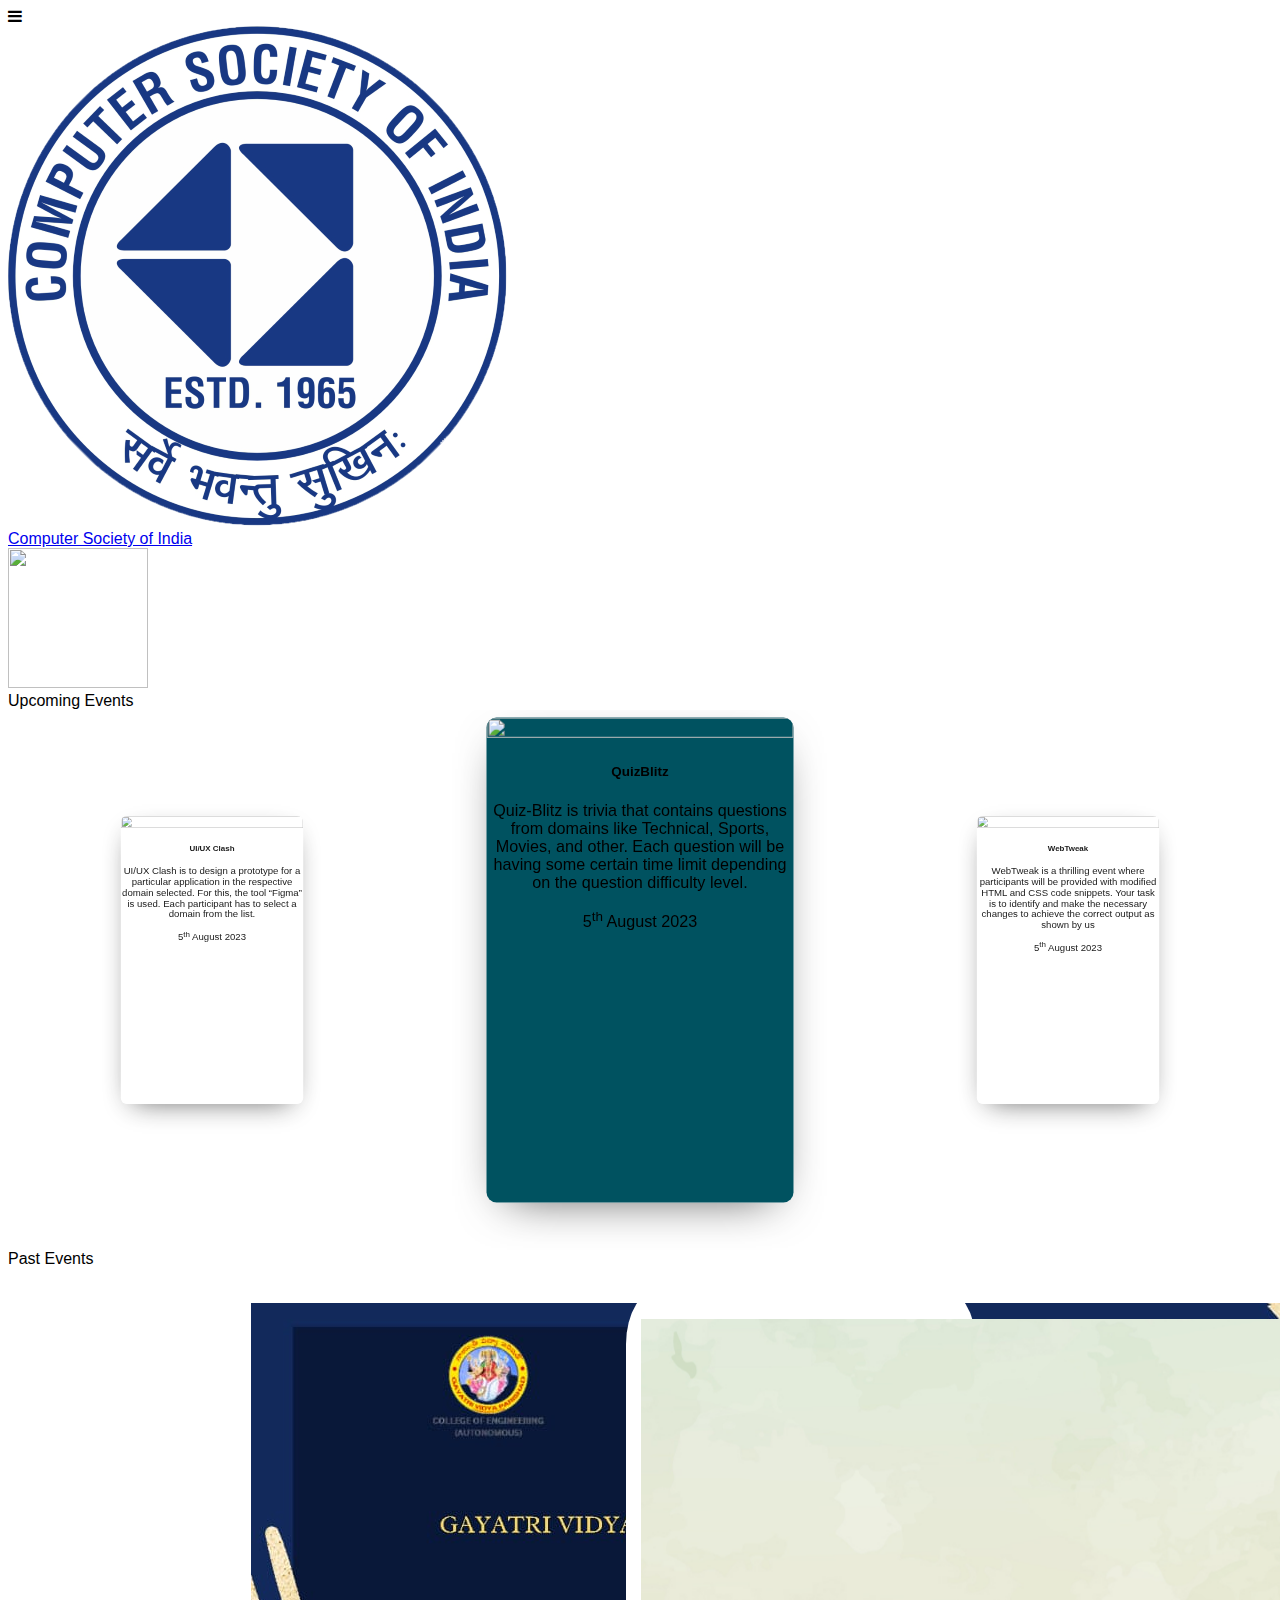
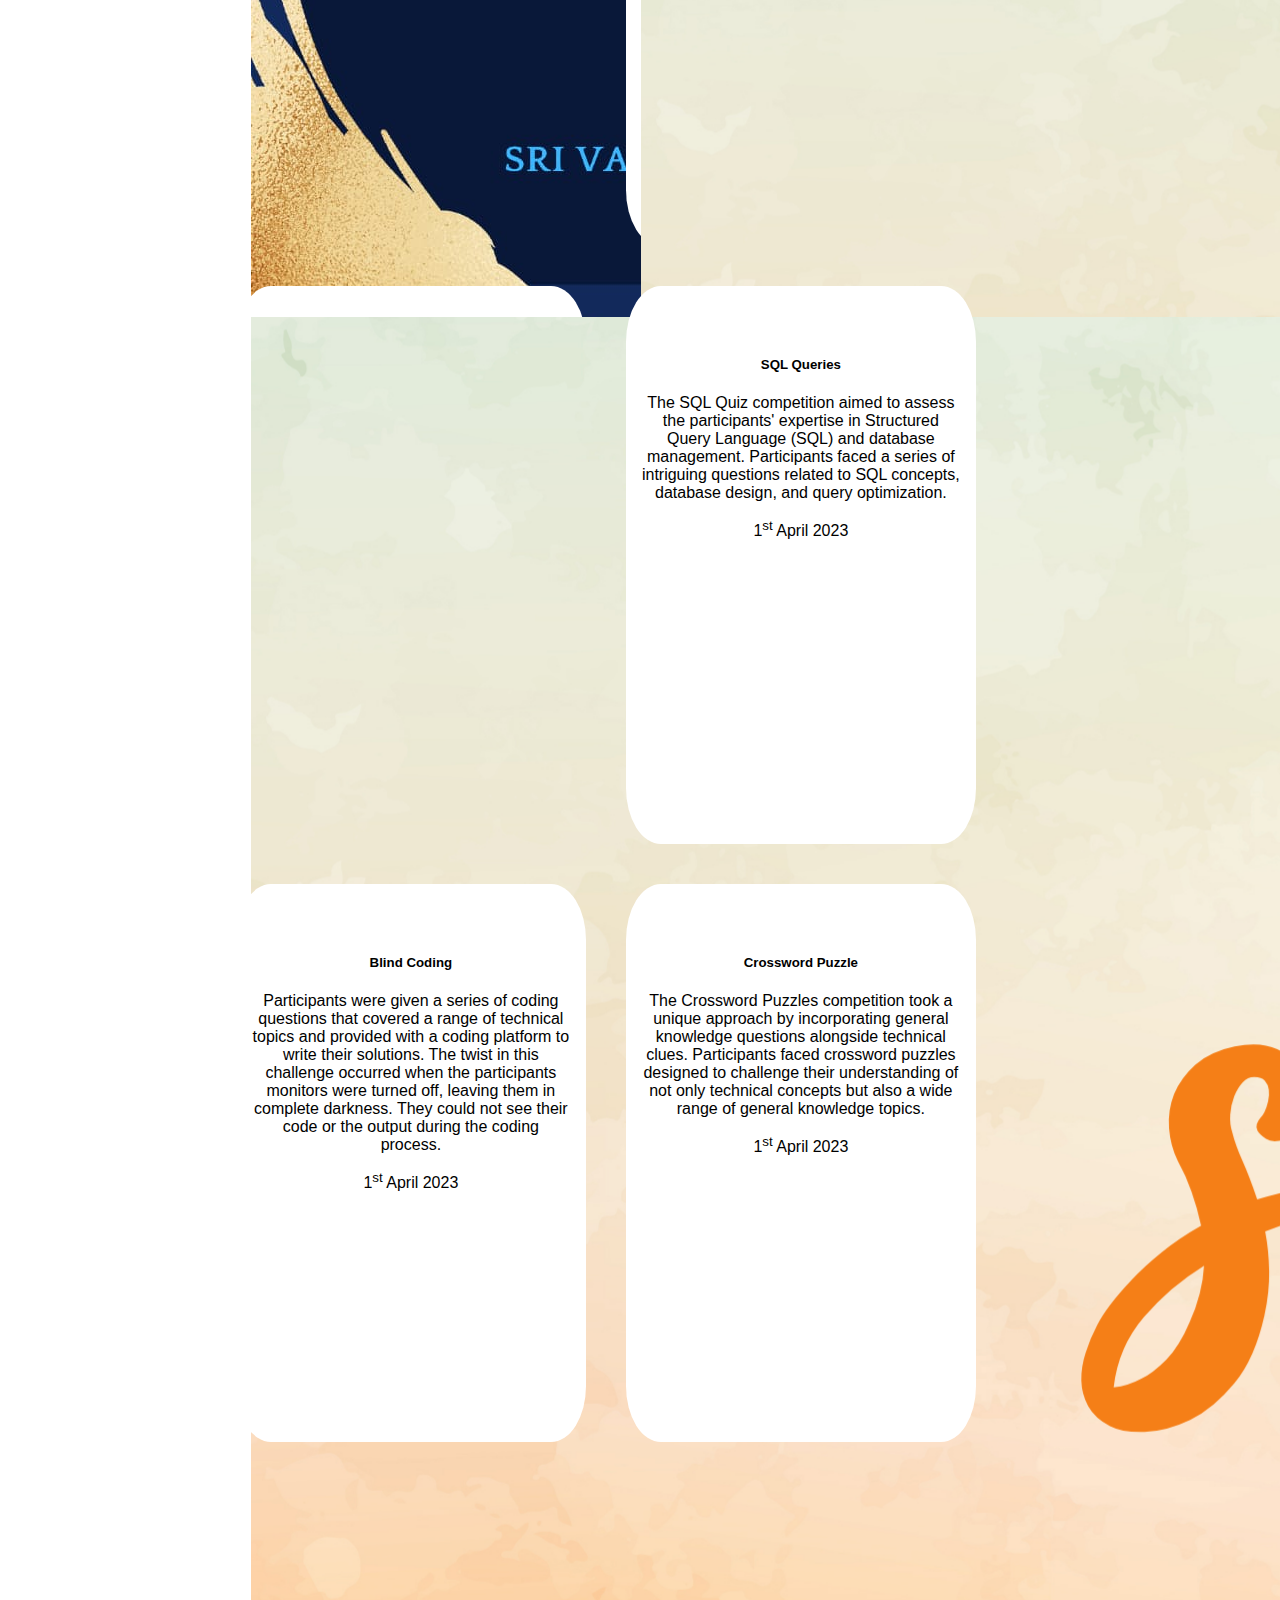
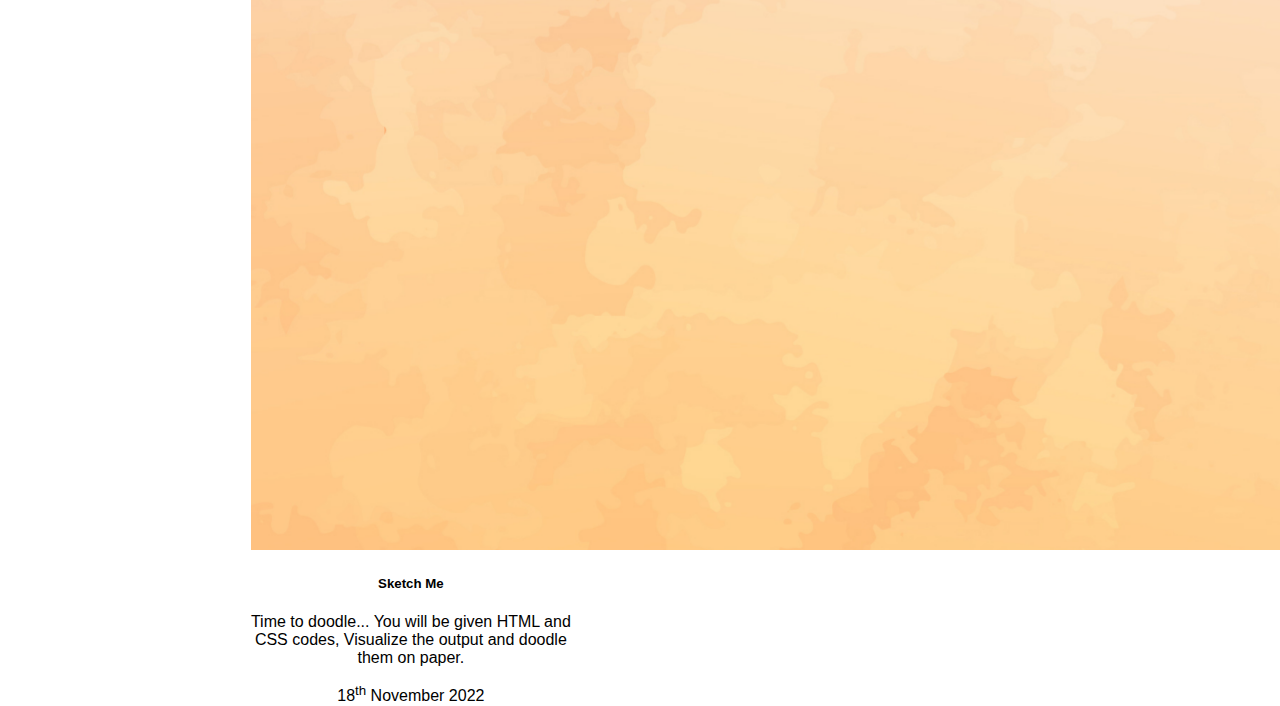
==== events.html @ d25fa51c "Add files via upload" ====
<!doctype html>
<html lang="en">

<head>
    <meta charset="utf-8">
    <meta name="viewport" content="width=device-width, initial-scale=1">
    <title>GVP-CSI</title>
    <link rel="stylesheet" href="https://cdnjs.cloudflare.com/ajax/libs/font-awesome/4.7.0/css/font-awesome.min.css">
    <link rel="stylesheet" type="text/css" href="./assets/carousel/css/owl.carousel.min.css">
    <link rel="stylesheet" type="text/css" href="./assets/carousel/css/styles.css">
    <link rel="stylesheet" type="text/css" href="./assets/scroll/css/marquee.css">
    <link rel="stylesheet" href="./assets/css/sidebar.css">
    <!--<link rel="stylesheet" href="events.css">-->
    <!--  <link rel="stylesheet" href="./assets/curtain/style.css">-->
    <script src="https://cdn.tailwindcss.com"></script>
    <script src="https://code.jquery.com/jquery-3.2.1.min.js"></script>
    <script src="https://cdn.jsdelivr.net/npm/@popperjs/core@2.9.2/dist/umd/popper.min.js"></script>
    <link href="https://cdn.jsdelivr.net/npm/remixicon@2.5.0/fonts/remixicon.css" rel="stylesheet">
    <script src="https://ajax.googleapis.com/ajax/libs/jquery/3.6.0/jquery.min.js"></script>
    <script src="https://cdn.jsdelivr.net/npm/bootstrap@5.0.2/dist/js/bootstrap.min.js"></script>
    <script src="./assets/carousel/js/owl.carousel.min.js"></script>
    <script src="./assets/carousel/js/script.js"></script>
    <style>
        #box1, #box2,#box3{
            margin:20px;
            border-radius: 10%;
            background-color:white;
            width:300px;
            height:400px;
            float: left;
          
          padding: 15px;
        }
        .butt {
            left: 45%;
            top: 48%;
            position: absolute;
        }

        @import url('https://fonts.googleapis.com/css2?family=Inter&family=Poppins& display=swap');

        .csifont {
            font-family: 'Inter', sans-serif;
        }

        .afont {
            font-family: 'Poppins', sans-serif;
        }

        .scrolling-words-container {
            display: flex;
            align-items: center;
            font-size: 2rem;
            font-weight: 600;
        }

        .scrolling-words-box {
            height: 3rem;
            margin: auto;
            overflow: hidden;

            ul {
                margin: 0 0.625rem;
                padding: 0;
                animation: scrollUp 4s infinite;

                li {
                    display: flex;
                    align-items: center;
                    justify-content: flex-end;
                    height: 3rem;
                    list-style: none;
                }
            }
        }

        $item-count: 5;

        @keyframes scrollUp {
            @for $i from 1 through ($item-count - 1) {

                #{($i * 25) - 10%},
                #{$i * 25%} {
                    transform: translateY((-100% / $item-count) * $i);
                }
            }
        }
    </style>
</head>

<body class="bg-[#005260] csifont h-screen flex-col">
    <div class="curtain top-0 z-10">
        <div class="rxWorld">
            <section class="rnOuter ">
                <section class="aoTable">
                    <div class="aoTableCell">
                        <div class="main">
                          <div
                          id="sidebar"
                          class="text-black z-10 mt-[51px] rounded-r-md"
                        >
                          <ul
                            class="fixed top-[40px] drop-shadow-lg h-screen bg-white pl-5 w-[300px] border border-black rounded-rb-md py-3 my-10"
                          >
                            <li
                              class="text-xl csifont my-5 p-1 rounded m-1 w-[200px] bg-gray-400 border border-white hover:bg-gray-400 hover:border hover:border-gray-300"
                            >
                              <i class="fa fa-home"></i><a href="index.html"> Home </a>
                            </li>
        
                            <li
                              class="text-xl csifont my-5 p-1 rounded m-1 w-[200px] border border-white hover:bg-gray-300 hover:border hover:border-gray-300"
                            >
                              <i class="fa fa-calendar"></i>
                              <a href="events.html">Events</a>
                            </li>
                            <li
                              class="text-xl csifont my-5 p-1 rounded m-1 w-[200px] border border-white hover:bg-gray-300 hover:border hover:border-gray-300"
                            >
                              <i class="fa fa-users"></i>
                              <a href="teampresent.html">Team</a>
                            </li>
                            <li
                              class="text-xl csifont my-5 p-1 rounded m-1 w-[200px] border border-white hover:bg-gray-300 hover:border hover:border-gray-300"
                            >
                              <i class="fa fa-photo"></i>
                              <a href="gallery.html">Gallery</a>
                            </li>
                            <li
                              class="text-xl csifont my-5 p-1 rounded m-1 w-[200px] border border-white hover:bg-gray-300 hover:border hover:border-gray-300"
                            >
                            <i class="fa-solid fa-book"></i>
                              <a href="csi-magazine.html">CSI Magazine</a>
                            </li>
                            <li
                              class="text-xl csifont my-5 p-1 rounded m-1 w-[200px] border border-white hover:bg-gray-300 hover:border hover:border-gray-300"
                            >
                              <i class="fa fa-users"></i>
                              <a href="faculty.html">Faculty</a>
                            </li>
                          </ul>
                        </div>
                            <!-- <div
                                class="drop-shadow-2xl z-10 w-full ribbon bg-white h-[80px] flex justify-between px-10">
                                <div class="flex">
                                    <div class="px-5 text-4xl pt-5">
                                        <i id="sidebar-btn" class="text-black cursor-pointer fa fa-bars"></i>
                                    </div>
                                    <div class="logo">
                                        <img src="./assets/images/logo.png" class="rounded-full h-[70px] px-3 pt-2"
                                            alt="">
                                    </div>
                                    <div class="afont head px-5 text-black text-[30px] py-[15px]">
                                        Computer Society of India
                                    </div>
                                </div>
                                <div class="logo">
                                    <img src="./assets/images/ribbion.svg" width="140" height="140" class="px-3 pt-1"
                                        alt="">
                                </div>
                            </div> -->
                            <div
                  class="drop-shadow-2xl z-10 w-full ribbon bg-white h-[80px] flex justify-between px-10"
                >
                  <div class="flex">
                    <div class="px-5 text-4xl pt-5">
                      <i
                        id="sidebar-btn"
                        class="text-black cursor-pointer fa fa-bars"
                      ></i>
                    </div>
                    <a href="index.html">
                      <div class="logo">
                        <img
                          src="./assets/images/logo.png"
                          class="rounded-full h-[70px] px-3 pt-2"
                          alt=""
                        />
                      </div>
                    </a>
                    <a href="index.html"><div
                      class="afont head px-5 text-black text-[30px] py-[15px]"
                    >
                      Computer Society of India
                    </div></a>
                  </div>
                  <div class="logo">
                    <img
                      src="./assets/images/ribbion.svg"
                      width="140"
                      height="140"
                      class="px-3 pt-1"
                      alt=""
                    />
                  </div>
                </div>
                
                            
    <div id="events" class="text-center bg-[#005260] pt-11 text-[48px] text-[#FFFFFFB8]">
        <span name="events">Upcoming Events</span>
    </div>
    <center class="bg-[#005260] py-11">
        <div class="flex-shrink-0 w-[60%] bg-[#005260]">
          <div
            class="min-[400px]:shadow-2xl bg-white h-[500px] rounded-xl max-[400px]:bg-[#005260]"
          >
            <div class="container">
              <div class="slider">
                <div class="owl-carousel">
                  <div
                    style="width: 19rem; height: 30rem"
                    class="bg-[#005260] text-white slider-card"
                  >
                    <div
                      class="image d-flex justify-content-center align-items-center mb-4"
                    >
                      <img
                        class="rounded-xl"
                        src="https://res.cloudinary.com/duumebolj/image/upload/v1691057139/banners/ydvutw5blpzdy5gh5ngp.png"
                        alt=""
                      />
                    </div>
                    <h5 class="mb-0 text-center">
                      <b>QuizBlitz</b>
                    </h5>
                    <p class="text-center p-4">
                      Quiz-Blitz is trivia that contains questions from domains
                      like Technical, Sports, Movies, and other. Each question
                      will be having some certain time limit depending on the
                      question difficulty level.
                    </p>
                    <p class="text-center p-4">5<sup>th</sup> August 2023</p>
                  </div>
                  <div
                    style="width: 19rem; height: 30rem"
                    class="bg-[#005260] text-white slider-card"
                  >
                    <div
                      class="image d-flex justify-content-center align-items-center mb-4"
                    >
                      <img
                        class="rounded-xl"
                        src="https://res.cloudinary.com/duumebolj/image/upload/v1691057139/banners/xfdou7lgswntbyn9yr1k.png"
                        alt=""
                      />
                    </div>
                    <h5 class="text-center">
                      <b>WebTweak</b>
                    </h5>
                    <p class="text-center p-4">
                      WebTweak is a thrilling event where participants will be
                      provided with modified HTML and CSS code snippets. Your
                      task is to identify and make the necessary changes to
                      achieve the correct output as shown by us
                    </p>
                    <p class="text-center p-4">5<sup>th</sup> August 2023</p>
                  </div>
                  <div
                    style="width: 19rem; height: 30rem"
                    class="bg-[#005260] text-white slider-card"
                  >
                    <div
                      class="image d-flex justify-content-center align-items-center mb-4"
                    >
                      <img
                        class="rounded-xl"
                        src="https://res.cloudinary.com/duumebolj/image/upload/v1691057139/banners/dbxxcypitlpk9adx0llc.png"
                        alt=""
                      />
                    </div>
                    <h5 class="mb-0 text-center">
                      <b>UI/UX Clash</b>
                    </h5>
                    <p class="text-center p-4">
                      UI/UX Clash is to design a prototype for a particular
                      application in the respective domain selected. For this,
                      the tool “Figma” is used. Each participant has to select a
                      domain from the list.
                    </p>
                    <p class="text-center p-4">5<sup>th</sup> August 2023</p>
                  </div>
                </div>
              </div>
            </div>
          </div>
        </div>
      </center>
                                    
    <div id="events" class="text-center bg-[#005260] pt-11 text-[48px] text-[#FFFFFFB8]">
        <span name="events">Past Events</span>
    </div>     
    <div style="margin-left: 5.5cm;">
        <div class="row1"> 
            <div id="box1" style="height:33rem; width: 20rem;" class="p-2" style="background-color: aqua;">
           
            <center>
                <img class="rounded-xl" src="./assets/images/event-3.jpg"  alt="">
                
                <br>
                <h5 class="mb-0 text-center">
                    <b>SB Inauguration</b>
                </h5>
                <p class="text-center p-4">
                    Announcing the Exciting Launch of CSI Student Branch
                </p>
                <p class="text-center p-4">
                    18<sup>th</sup> November 2022
                </p>
            </center>
           
           </div>
           <div id="box2" style="height:33rem; width: 20rem;">
           
            <p></p>
            <center>
                <img class="rounded-xl" src="./assets/images/event-2.png" alt="">
                <h5 class="text-center">
                    <b>Logo Mania</b>
                </h5>
                <p class="text-center p-4">
                    An exciting logo guessing competition where one has to guess the logo, 
                    relate them and find the hidden answers.
                </p>
                <p class="text-center p-4">
                    18<sup>th</sup> November 2022
                </p>
            </center>
          
           </div>

          


           <div id="box3" style="height:33rem; width: 20rem;">
            
            <p></p>
            <center>
                <img class="rounded-xl" src="./assets/images/event-1.png" alt="">
              
                <h5 class="mb-0 text-center">
                    <b>Sketch Me</b>
                </h5>
                <p class="text-center p-4">
                    Time to doodle... You will be given HTML and CSS codes, Visualize 
                    the output and doodle them on paper.
                </p>
                <p class="text-center p-4">
                    18<sup>th</sup> November 2022
                </p>
               
            </center>
           
           </div>

           <div id="box3" style="height:33rem; width: 20rem;">
           
            <p></p>
            <center>
                <img
                    class="rounded-xl"
                    src="https://res.cloudinary.com/duumebolj/image/upload/v1691047772/banners/lho0nivpiibfkwjaqjiy.jpg"
                    alt=""
                  />
                  <h5 class="text-center">
                    <b>SQL Queries</b>
                  </h5>
                  <p class="text-center p-4">
                    The SQL Quiz competition aimed to assess the participants'
                    expertise in Structured Query Language (SQL) and database
                    management. Participants faced a series of intriguing
                    questions related to SQL concepts, database design, and query
                    optimization.
                  </p>
                  <p class="text-center p-4">
                    1<sup>st</sup> April 2023
                  </p>
            </center>
          </div>

          <div id="box3" style="height:33rem; width: 20rem;">
           
            <p></p>
            <center>
                <img
                    class="rounded-xl"
                    src="https://res.cloudinary.com/duumebolj/image/upload/v1691047771/banners/aud3e3cvglkmq43ymlmf.jpg"
                    alt=""
                  />
                  <h5 class="text-center">
                    <b>Blind Coding</b>
                  </h5>
                  <p class="text-center p-2">
                    Participants were given a series of coding questions that
                    covered a range of technical topics and
                    provided with a coding platform to write their solutions. The
                    twist in this challenge occurred when the participants
                    monitors were turned off, leaving them in complete darkness.
                    They could not see their code or the output during the coding
                    process.
                  </p>
                  <p class="text-center p-4">
                    1<sup>st</sup> April 2023
                  </p>
            </center>
          </div>

          <div id="box3" style="height:33rem; width: 20rem;">
           
            <p></p>
            <center>
                <img
                    class="rounded-xl"
                    src="https://res.cloudinary.com/duumebolj/image/upload/v1691047772/banners/z6vst4g553ivwu29ughv.jpg"
                    alt=""
                  />
                  <h5 class="text-center">
                    <b>Crossword Puzzle</b>
                  </h5>
                  <p class="text-center p-4">
                    The Crossword Puzzles competition took a unique approach by
                    incorporating general knowledge questions alongside technical
                    clues. Participants faced crossword puzzles designed to
                    challenge their understanding of not only technical concepts
                    but also a wide range of general knowledge topics.
                  </p>
                  <p class="text-center p-4">
                    1<sup>st</sup> April 2023
                  </p>
            </center>
          </div>
          

         

         
    </div>         
                    
                </section>
                <div class='rnInner'>
                    <div class='rnUnit'></div><!--
                -->
                    <div class='rnUnit'></div><!--
                -->
                    <div class='rnUnit'></div><!--
                -->
                    <div class='rnUnit'></div><!--
                -->
                    <div class='rnUnit'></div><!--
                -->
                    <div class='rnUnit'></div><!--
                -->
                    <div class='rnUnit'></div><!--
                -->
                    <div class='rnUnit'></div><!--
                -->
                    <div class='rnUnit'></div><!--
                -->
                    <div class='rnUnit'></div><!--
                -->
                </div>
            </section>
            <!-- <div class="butt bg-white p-2 hover:bg-green-500 hover:text-white rounded text-5xl font-mono">
                    <button id="launch">Launch</button>
            </div>-->

            
        
          </div>
    </div>

    

</body>
<script src="assets/scroll/js/marquee.js"></script>
<script>
    $(document).ready(function () {

        $('#sidebar-btn').on('click', function () {
            $('#sidebar').toggleClass('visible');
            $('#members').toggleClass('opacity-5');
        });
    });
</script>
<script src="https://kit.fontawesome.com/b301a35c2b.js" crossorigin="anonymous"></script>
<script>
    $(document).ready(function () {
        // $('.main').hide();
        $('#launch').click(function () {
            $('.rnInner').css({ "transform-origin": "-120% top", "transform": "scaleX(0)" });

            $('.butt').hide();
            $('rnUnit').removeClass();
            $('ruOuter').removeClass();

            $('.main').addClass('bg-[#005260]');
        })
    });
</script>

</html>
---- assets/carousel/css/styles.css ----
.slider .owl-item.active.center .slider-card {
  transform: scale(1.01);
  position: relative;
  opacity: 1;
  z-index: 1;
  background: #005260;
  background: -webkit-linear-gradient(to bottom, #005260, #005260);
  background: linear-gradient(to bottom, #005260, #005260);
}

@media only screen and (max-width: 500px) {
  .slider .owl-item.active.center .slider-card {
    transform: scale(1.03);
    position: relative;
    opacity: 1;
    background: #ffffff;
    background: -webkit-linear-gradient(to bottom, #ffffff, #ffffff);
    background: linear-gradient(to bottom, #ffffff, #ffffff);
    z-index: 1;
    color: rgb(0, 0, 0);
  }
}
.slider-card {
  background: #fff;
  margin: 10px 10px 50px 10px;
  border-radius: 10px;
  box-shadow: 0 15px 45px -20px rgb(0 0 0 / 73%);
  transform: scale(0.6);
  opacity: 0.9;
  transition: all 0.3s;
  z-index: 1;
}
.slider-card img {
  border-radius: 10px 10px 0px 0px;
}
.owl-nav .owl-prev {
  position: absolute;
  top: calc(50% - 25px);
  left: 0;
  opacity: 1;
  font-size: 30px !important;
  z-index: 1;
}
.owl-nav .owl-next {
  position: absolute;
  top: calc(50% - 25px);
  right: 0;
  opacity: 1;
  font-size: 30px !important;
  z-index: 1;
}

#color {
  background-color: #a2e8f4;
}
---- assets/css/sidebar.css ----
#sidebar {
  width: 200px;
  position: absolute;
  height: 100%;
  left: -300px;
  transition: left 0.8s ease;
}

#sidebar.visible {
  left: 0px;
  transition: left 0.9s ease;
}
#sidebar ul li {
  cursor: pointer;
}

.scrolling-words-container {
  display: flex;
  align-items: center;
  font-size: 2rem;
  font-weight: 600;
}

.scrolling-words-box {
  height: 3rem;
  margin: auto;
  overflow: hidden;
}
.scrolling-words-box ul {
  margin: 0 0.625rem;
  padding: 0;
  animation: scrollUp 4s infinite;
}
.scrolling-words-box ul li {
  display: flex;
  align-items: center;
  justify-content: flex-end;
  height: 3rem;
  list-style: none;
}

@keyframes scrollUp {
  15%,
  25% {
    transform: translateY(-20%);
  }
  40%,
  50% {
    transform: translateY(-40%);
  }
  65%,
  75% {
    transform: translateY(-60%);
  }
  90%,
  100% {
    transform: translateY(-80%);
  }
}
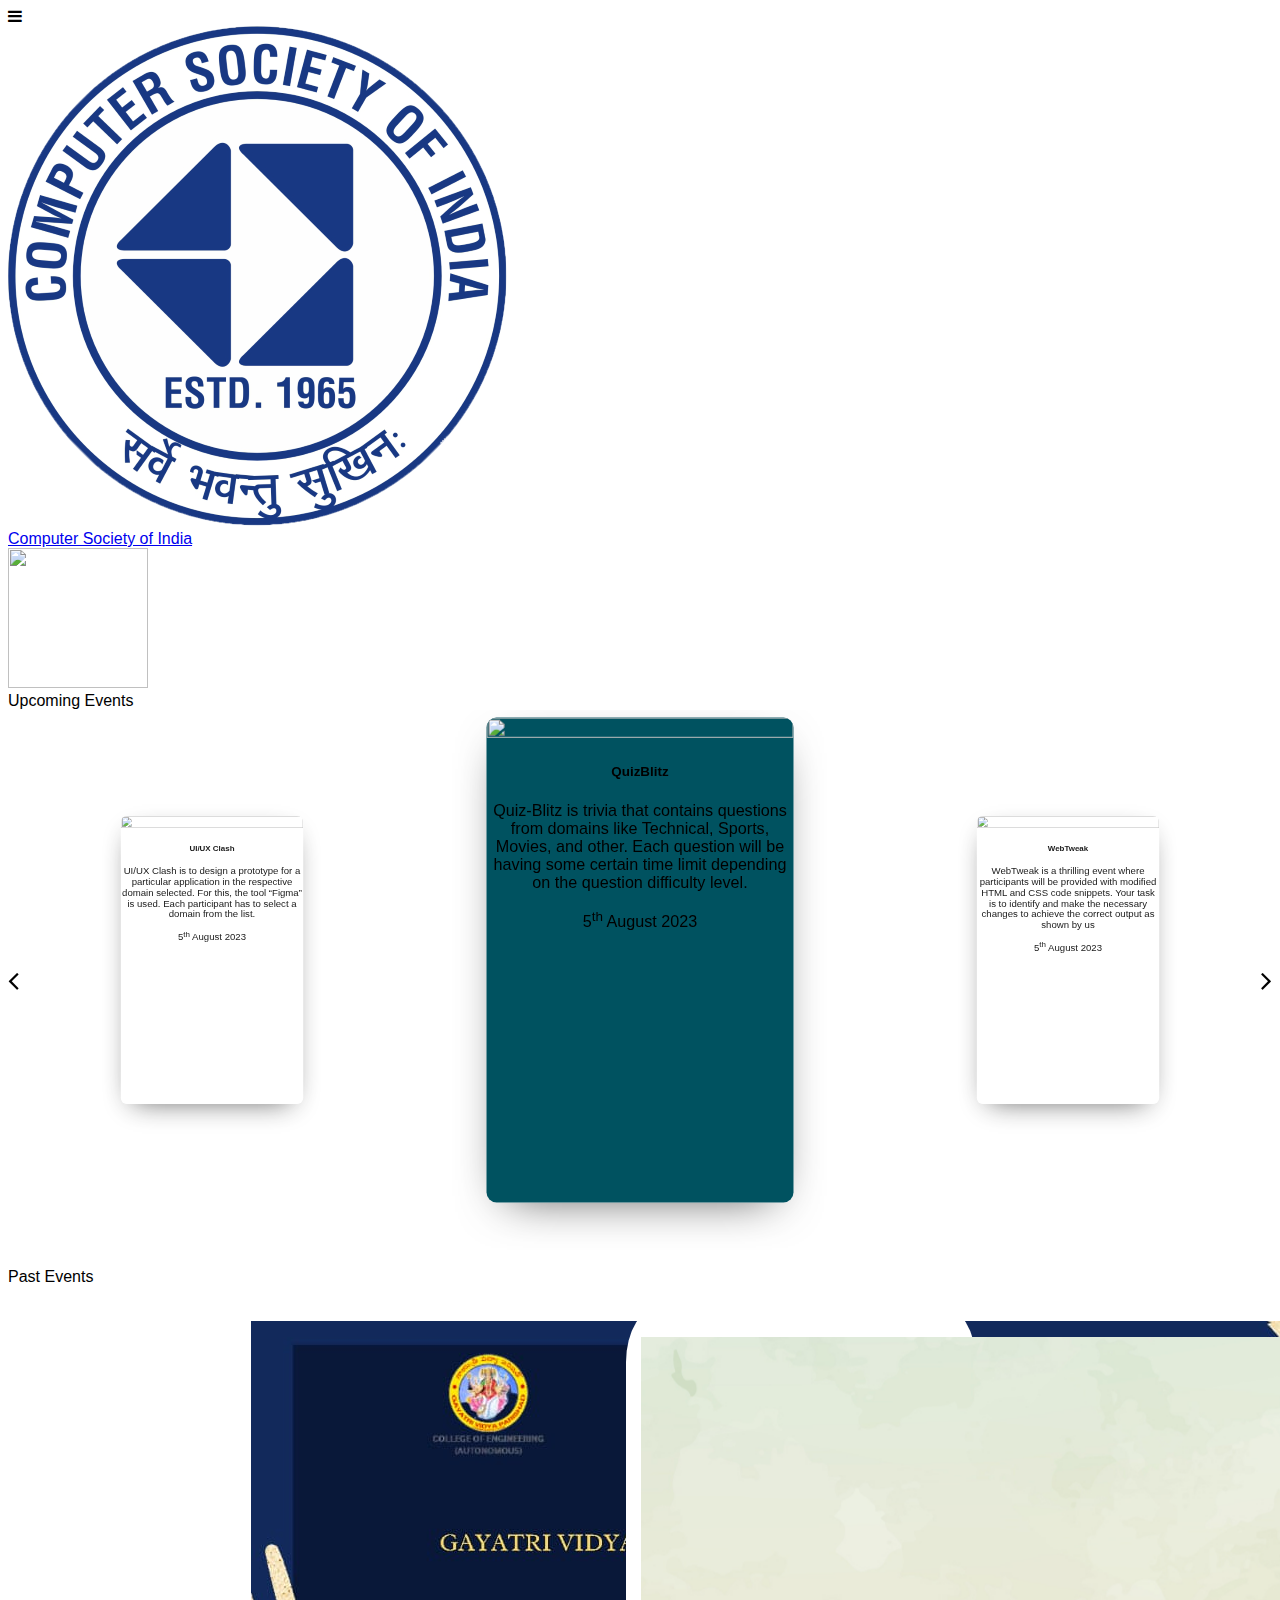
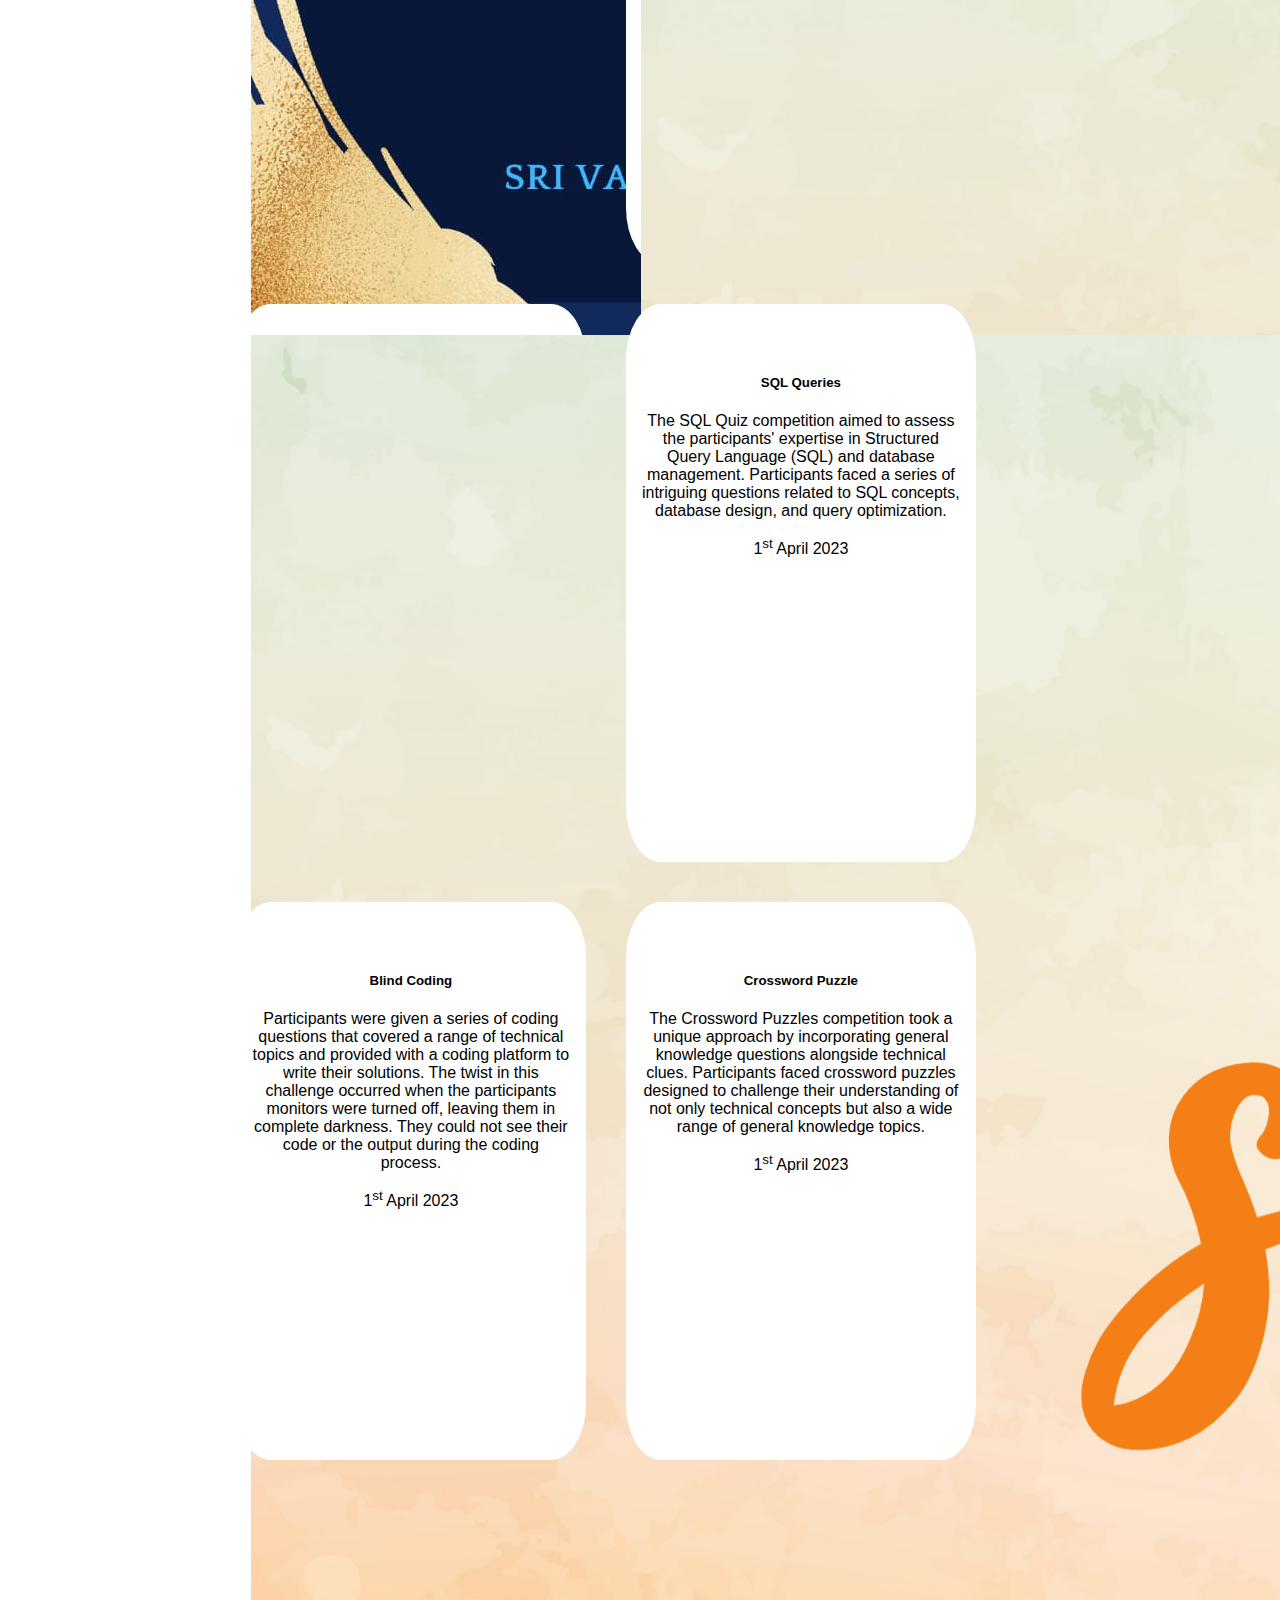
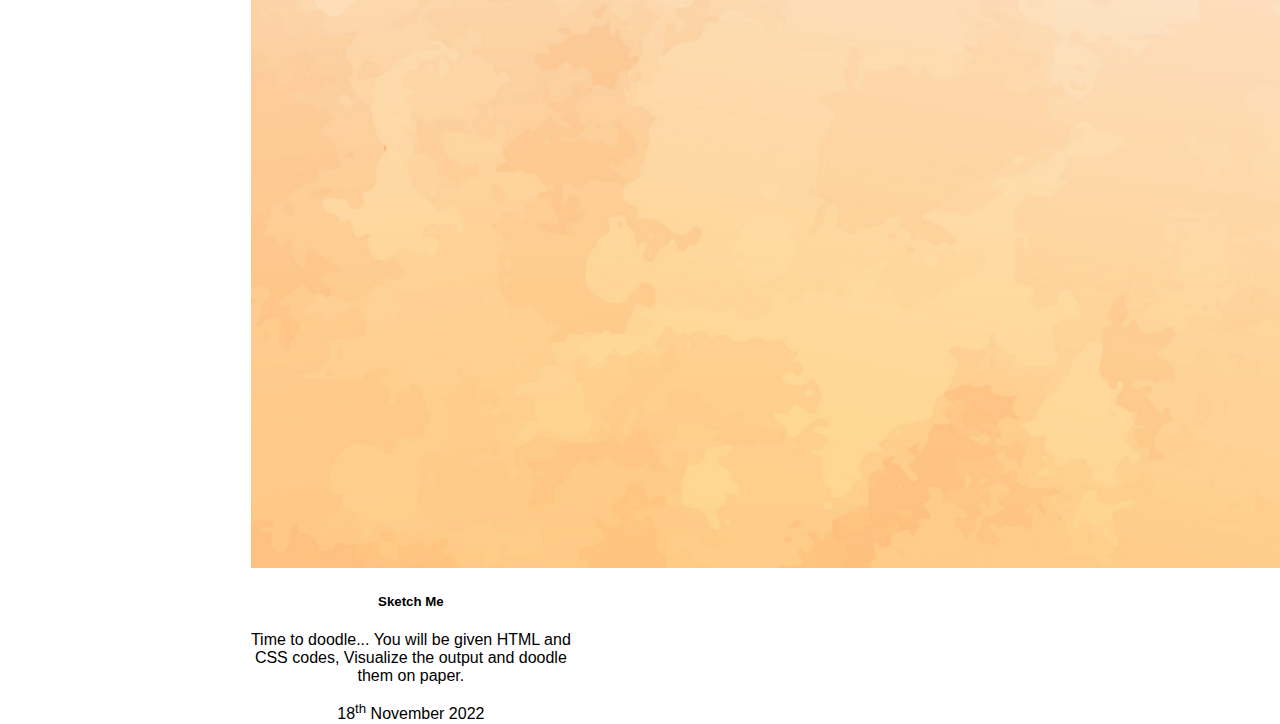
==== commit 6b822023: "Update events.html" ====
--- a/events.html
+++ b/events.html
@@ -269,6 +269,138 @@
                       />
                     </div>
                     <h5 class="mb-0 text-center">
+                      <b>CipherQuest</b>
+                    </h5>
+                    <p class="text-center p-4">
+                      A 24-hour innovation challenge!
+Form a team of three, receive problem
+statements two days before the event. Present
+your progress on the 23rd and showcase your
+final solution on the 24th. It's a real-world
+problem-solving journey!
+                    </p>
+                    <div>
+                    <p class="text-center p-4">23<sup>rd</sup> & 24 <sup>th</sup> February 2024</p>
+                    
+                    </div>
+                  </div>
+                  <div
+                    style="width: 19rem; height: 30rem"
+                    class="bg-[#005260] text-white slider-card"
+                  >
+                    <div
+                      class="image d-flex justify-content-center align-items-center mb-4"
+                    >
+                      <img
+                        class="rounded-xl"
+                        src="https://res.cloudinary.com/duumebolj/image/upload/v1691057139/banners/dbxxcypitlpk9adx0llc.png"
+                        alt=""
+                      />
+                    </div>
+                    <h5 class="mb-0 text-center">
+                      <b>Crossword Puzzle</b>
+                    </h5>
+                    <p class="text-center p-4">
+                      crossword puzzle is a word game
+                      where you fill a grid with words
+                      based on given clues. In this
+                      competition, you'll dive into the CSI
+                      Technical Magazine “Vigyanika” to
+                      solve challenging questions and can
+                      win prizes
+                    </p>
+                    <div>
+                    <p class="text-center p-4">24 <sup>th</sup> February 2024</p>
+                    
+                    </div>
+                  </div>
+                   
+
+                  
+
+
+                  <div
+                    style="width: 19rem; height: 30rem"
+                    class="bg-[#005260] text-white slider-card"
+                  >
+                    <div
+                      class="image d-flex justify-content-center align-items-center mb-4"
+                    >
+                      <img
+                        class="rounded-xl"
+                        src="https://res.cloudinary.com/duumebolj/image/upload/v1691057139/banners/dbxxcypitlpk9adx0llc.png"
+                        alt=""
+                      />
+                    </div>
+                    <h5 class="mb-0 text-center">
+                      <b>TechInk</b>
+                    </h5>
+                    <p class="text-center p-4">
+                      A paper presentation competition.
+Create a presentation with 10-15
+slides about your groundbreaking
+idea, showcase your skills and
+innovative ideas here. Team of
+two can participate.
+                      
+                      
+                    </p>
+                    <div>
+                    <p class="text-center p-4">24 <sup>th</sup> February 2024</p>
+                    
+                    </div>
+                  </div>
+                  <div
+                  style="width: 19rem; height: 30rem"
+                  class="bg-[#005260] text-white slider-card"
+                >
+                  <div
+                    class="image d-flex justify-content-center align-items-center mb-4"
+                  >
+                    <img
+                      class="rounded-xl"
+                      src="https://res.cloudinary.com/duumebolj/image/upload/v1691057139/banners/dbxxcypitlpk9adx0llc.png"
+                      alt=""
+                    />
+                  </div>
+                  <h5 class="mb-0 text-center">
+                    <b>TeQuiz (Spot Event)</b>
+                  </h5>
+                  <p class="text-center p-4">
+                    TeQuiz is a quick and dynamic quiz
+competition where participants are
+tested on their knowledge and quick
+thinking. It's a fast-paced quiz
+designed to challenge individual’s
+understanding of technical topics of
+recent trends and Academics
+                    
+                    
+                  </p>
+                  <div>
+                  <p class="text-center p-4">24 <sup>th</sup> February 2024</p>
+                  
+                  </div>
+                </div>
+
+
+           
+
+
+                  <div
+                    style="width: 19rem; height: 30rem"
+                    class="bg-[#005260] text-white slider-card"
+                  >
+                    <div
+                      class="image d-flex justify-content-center align-items-center mb-4"
+                    >
+                      <img
+                        class="rounded-xl"
+                        src="https://res.cloudinary.com/duumebolj/image/upload/v1691057139/banners/dbxxcypitlpk9adx0llc.png"
+                        alt=""
+                      />
+                    </div>
+                    <h5 class="mb-0 text-center">
                       <b>UI/UX Clash</b>
                     </h5>
                     <p class="text-center p-4">
@@ -497,4 +629,4 @@
     });
 </script>
 
-</html>+</html>
--- a/assets/scroll/css/marquee.css
+++ b/assets/scroll/css/marquee.css
@@ -0,0 +1,64 @@
+:root {
+  --marquee-width: 80vw;
+  --marquee-height: 20vh;
+  /* --marquee-elements: 12; */ /* defined with JavaScript */
+  --marquee-elements-displayed: 5;
+  --marquee-element-width: calc(var(--marquee-width) / var(--marquee-elements-displayed));
+  --marquee-animation-duration: calc(var(--marquee-elements) * 3s);
+}
+
+.marquee {
+  width: var(--marquee-width);
+  height: var(--marquee-height);
+  overflow: hidden;
+  position: relative;
+}
+.marquee:before, .marquee:after {
+  position: absolute;
+  top: 0;
+  width: 10rem;
+  height: 100%;
+  content: "";
+  z-index: 1;
+}
+.marquee:before {
+  left: 0;
+  /* background: linear-gradient(to right, #111 0%, transparent 100%); */
+}
+.marquee:after {
+  right: 0;
+  /* background: linear-gradient(to left, #111 0%, transparent 100%); */
+}
+.marquee-content {
+  list-style: none;
+  height: 100%;
+  display: flex;
+  animation: scrolling var(--marquee-animation-duration) linear infinite;
+}
+@keyframes scrolling {
+  0% { transform: translateX(0); }
+  100% { transform: translateX(calc(-1 * var(--marquee-element-width) * var(--marquee-elements))); }
+}
+.marquee-content li {
+  display: flex;
+  justify-content: center;
+  align-items: center;
+  flex-shrink: 0;
+  width: var(--marquee-element-width);
+  max-height: 100%;
+  white-space: nowrap;
+}
+
+.marquee-content li img {
+  width: 100%;
+}
+
+@media (max-width: 600px) {
+  html { font-size: 12px; }
+  :root {
+    --marquee-width: 100vw;
+    --marquee-height: 16vh;
+    --marquee-elements-displayed: 3;
+  }
+  .marquee:before, .marquee:after { width: 5rem; }
+}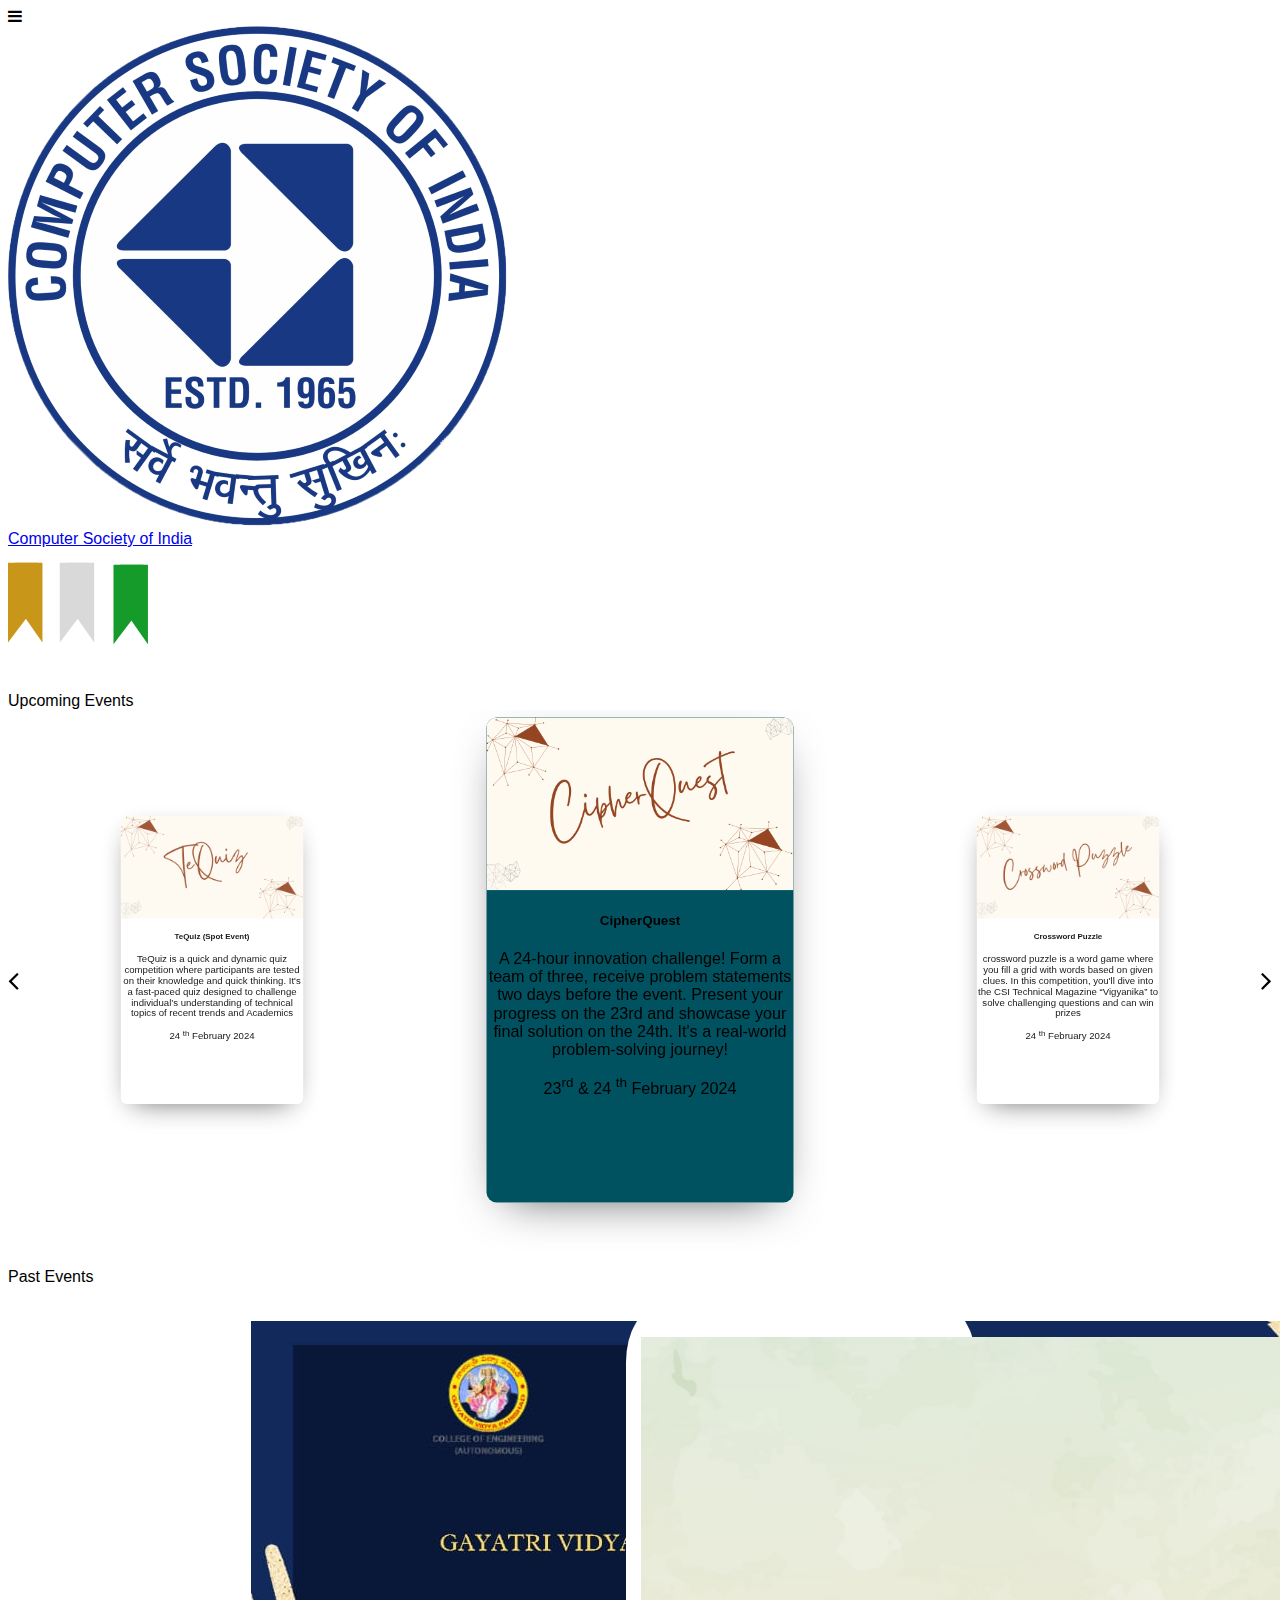
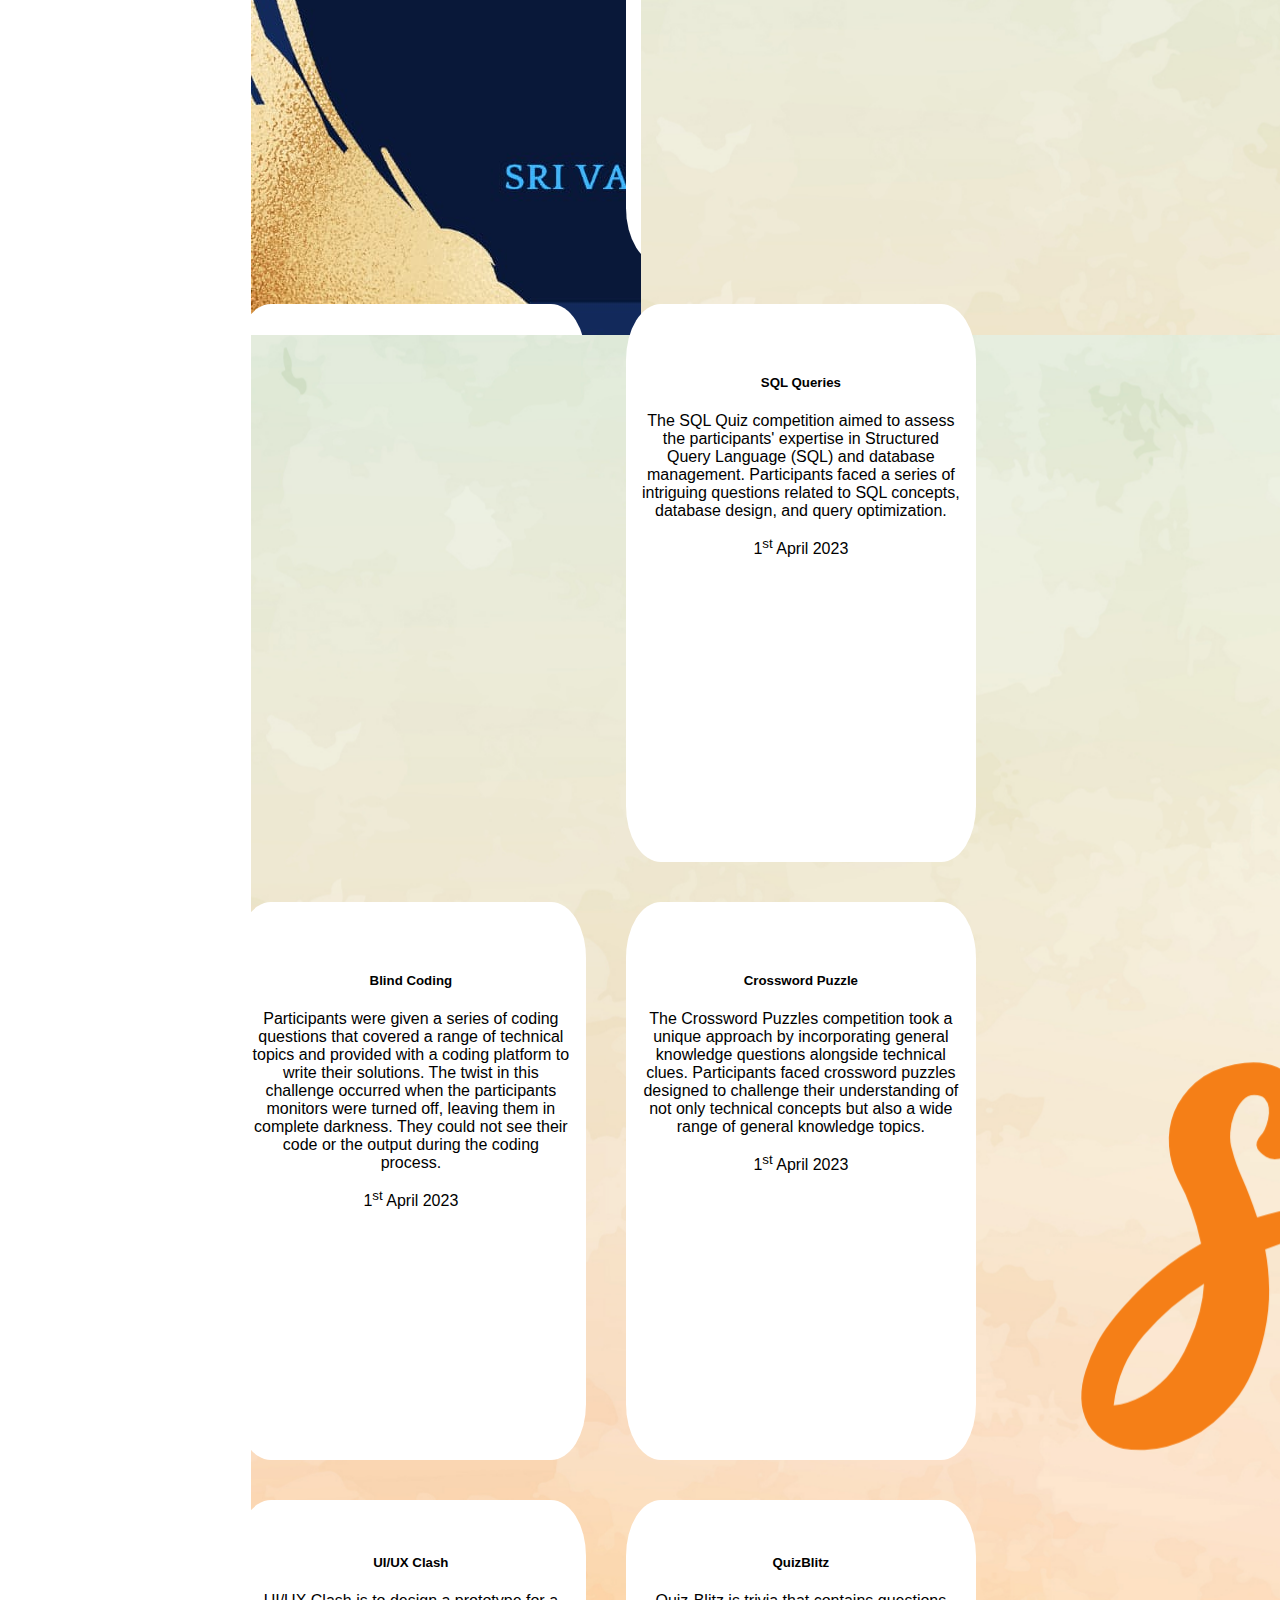
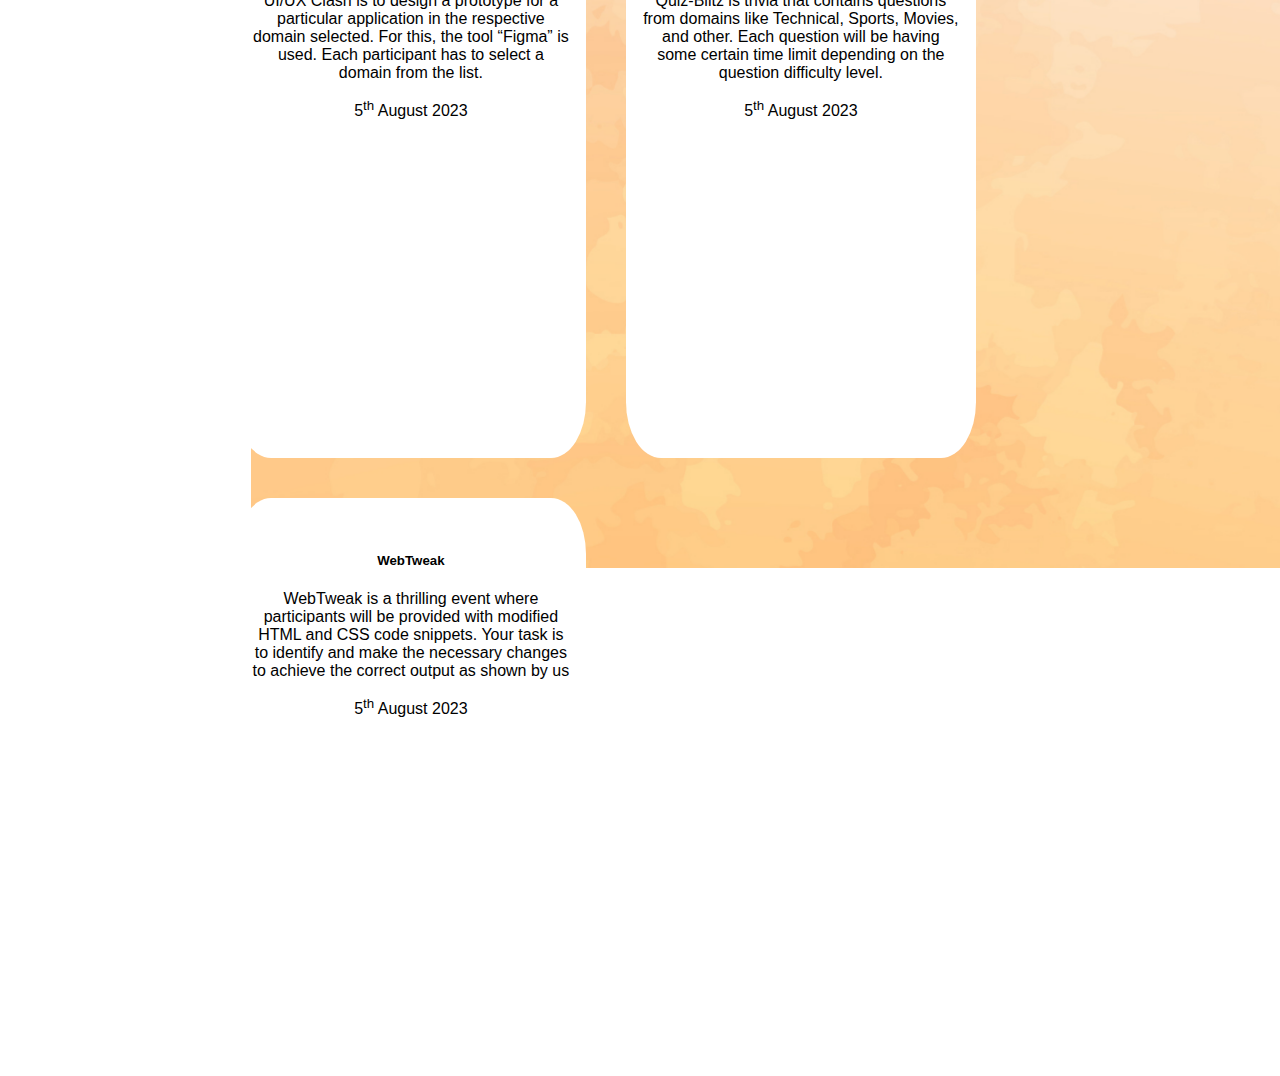
==== commit 74cb9b8d: "updated event photos" ====
--- a/events.html
+++ b/events.html
@@ -207,6 +207,8 @@
             <div class="container">
               <div class="slider">
                 <div class="owl-carousel">
+                  
+                  
                   <div
                     style="width: 19rem; height: 30rem"
                     class="bg-[#005260] text-white slider-card"
@@ -216,55 +218,7 @@
                     >
                       <img
                         class="rounded-xl"
-                        src="https://res.cloudinary.com/duumebolj/image/upload/v1691057139/banners/ydvutw5blpzdy5gh5ngp.png"
-                        alt=""
-                      />
-                    </div>
-                    <h5 class="mb-0 text-center">
-                      <b>QuizBlitz</b>
-                    </h5>
-                    <p class="text-center p-4">
-                      Quiz-Blitz is trivia that contains questions from domains
-                      like Technical, Sports, Movies, and other. Each question
-                      will be having some certain time limit depending on the
-                      question difficulty level.
-                    </p>
-                    <p class="text-center p-4">5<sup>th</sup> August 2023</p>
-                  </div>
-                  <div
-                    style="width: 19rem; height: 30rem"
-                    class="bg-[#005260] text-white slider-card"
-                  >
-                    <div
-                      class="image d-flex justify-content-center align-items-center mb-4"
-                    >
-                      <img
-                        class="rounded-xl"
-                        src="https://res.cloudinary.com/duumebolj/image/upload/v1691057139/banners/xfdou7lgswntbyn9yr1k.png"
-                        alt=""
-                      />
-                    </div>
-                    <h5 class="text-center">
-                      <b>WebTweak</b>
-                    </h5>
-                    <p class="text-center p-4">
-                      WebTweak is a thrilling event where participants will be
-                      provided with modified HTML and CSS code snippets. Your
-                      task is to identify and make the necessary changes to
-                      achieve the correct output as shown by us
-                    </p>
-                    <p class="text-center p-4">5<sup>th</sup> August 2023</p>
-                  </div>
-                  <div
-                    style="width: 19rem; height: 30rem"
-                    class="bg-[#005260] text-white slider-card"
-                  >
-                    <div
-                      class="image d-flex justify-content-center align-items-center mb-4"
-                    >
-                      <img
-                        class="rounded-xl"
-                        src="https://res.cloudinary.com/duumebolj/image/upload/v1691057139/banners/dbxxcypitlpk9adx0llc.png"
+                        src="../assets/styled-images/1.png"
                         alt=""
                       />
                     </div>
@@ -293,7 +247,7 @@
                     >
                       <img
                         class="rounded-xl"
-                        src="https://res.cloudinary.com/duumebolj/image/upload/v1691057139/banners/dbxxcypitlpk9adx0llc.png"
+                        src="../assets/styled-images/2.png"
                         alt=""
                       />
                     </div>
@@ -328,7 +282,7 @@
                     >
                       <img
                         class="rounded-xl"
-                        src="https://res.cloudinary.com/duumebolj/image/upload/v1691057139/banners/dbxxcypitlpk9adx0llc.png"
+                        src="../assets/styled-images/3.png"
                         alt=""
                       />
                     </div>
@@ -359,7 +313,7 @@
                   >
                     <img
                       class="rounded-xl"
-                      src="https://res.cloudinary.com/duumebolj/image/upload/v1691057139/banners/dbxxcypitlpk9adx0llc.png"
+                      src="../assets/styled-images/4.png"
                       alt=""
                     />
                   </div>
@@ -387,30 +341,7 @@
            
 
 
-                  <div
-                    style="width: 19rem; height: 30rem"
-                    class="bg-[#005260] text-white slider-card"
-                  >
-                    <div
-                      class="image d-flex justify-content-center align-items-center mb-4"
-                    >
-                      <img
-                        class="rounded-xl"
-                        src="https://res.cloudinary.com/duumebolj/image/upload/v1691057139/banners/dbxxcypitlpk9adx0llc.png"
-                        alt=""
-                      />
-                    </div>
-                    <h5 class="mb-0 text-center">
-                      <b>UI/UX Clash</b>
-                    </h5>
-                    <p class="text-center p-4">
-                      UI/UX Clash is to design a prototype for a particular
-                      application in the respective domain selected. For this,
-                      the tool “Figma” is used. Each participant has to select a
-                      domain from the list.
-                    </p>
-                    <p class="text-center p-4">5<sup>th</sup> August 2023</p>
-                  </div>
+                  
                 </div>
               </div>
             </div>
@@ -559,7 +490,77 @@
                     1<sup>st</sup> April 2023
                   </p>
             </center>
-          </div>
+</div>
+<div id="box3" style="height:33rem; width: 20rem;">
+            <center>
+                      <img
+                        class="rounded-xl"
+                        src="https://res.cloudinary.com/duumebolj/image/upload/v1691057139/banners/dbxxcypitlpk9adx0llc.png"
+                        alt=""
+                      />
+                    
+                    <h5 class=" text-center">
+                      <b>UI/UX Clash</b>
+                    </h5>
+                    <p class="text-center p-4">
+                      UI/UX Clash is to design a prototype for a particular
+                      application in the respective domain selected. For this,
+                      the tool “Figma” is used. Each participant has to select a
+                      domain from the list.
+                    </p>
+                    <p class="text-center p-4">5<sup>th</sup> August 2023</p>
+                  </center>
+         </div>
+
+
+
+         <div id="box3" style="height:33rem; width: 20rem;">
+          <center>
+           
+              <img
+                class="rounded-xl"
+                src="https://res.cloudinary.com/duumebolj/image/upload/v1691057139/banners/ydvutw5blpzdy5gh5ngp.png"
+                alt=""
+              />
+            
+            <h5 class="mb-0 text-center">
+              <b>QuizBlitz</b>
+            </h5>
+            <p class="text-center p-4">
+              Quiz-Blitz is trivia that contains questions from domains
+              like Technical, Sports, Movies, and other. Each question
+              will be having some certain time limit depending on the
+              question difficulty level.
+            </p>
+            <p class="text-center p-4">5<sup>th</sup> August 2023</p>
+          
+                </center>
+       </div>
+
+
+
+       <div id="box3" style="height:33rem; width: 20rem;">
+        <center>
+         
+            <img
+              class="rounded-xl"
+              src="https://res.cloudinary.com/duumebolj/image/upload/v1691057139/banners/xfdou7lgswntbyn9yr1k.png"
+              alt=""
+            />
+          
+          <h5 class="text-center">
+            <b>WebTweak</b>
+          </h5>
+          <p class="text-center p-4">
+            WebTweak is a thrilling event where participants will be
+            provided with modified HTML and CSS code snippets. Your
+            task is to identify and make the necessary changes to
+            achieve the correct output as shown by us
+          </p>
+          <p class="text-center p-4">5<sup>th</sup> August 2023</p>
+        
+              </center>
+     </div>
           
 
          
